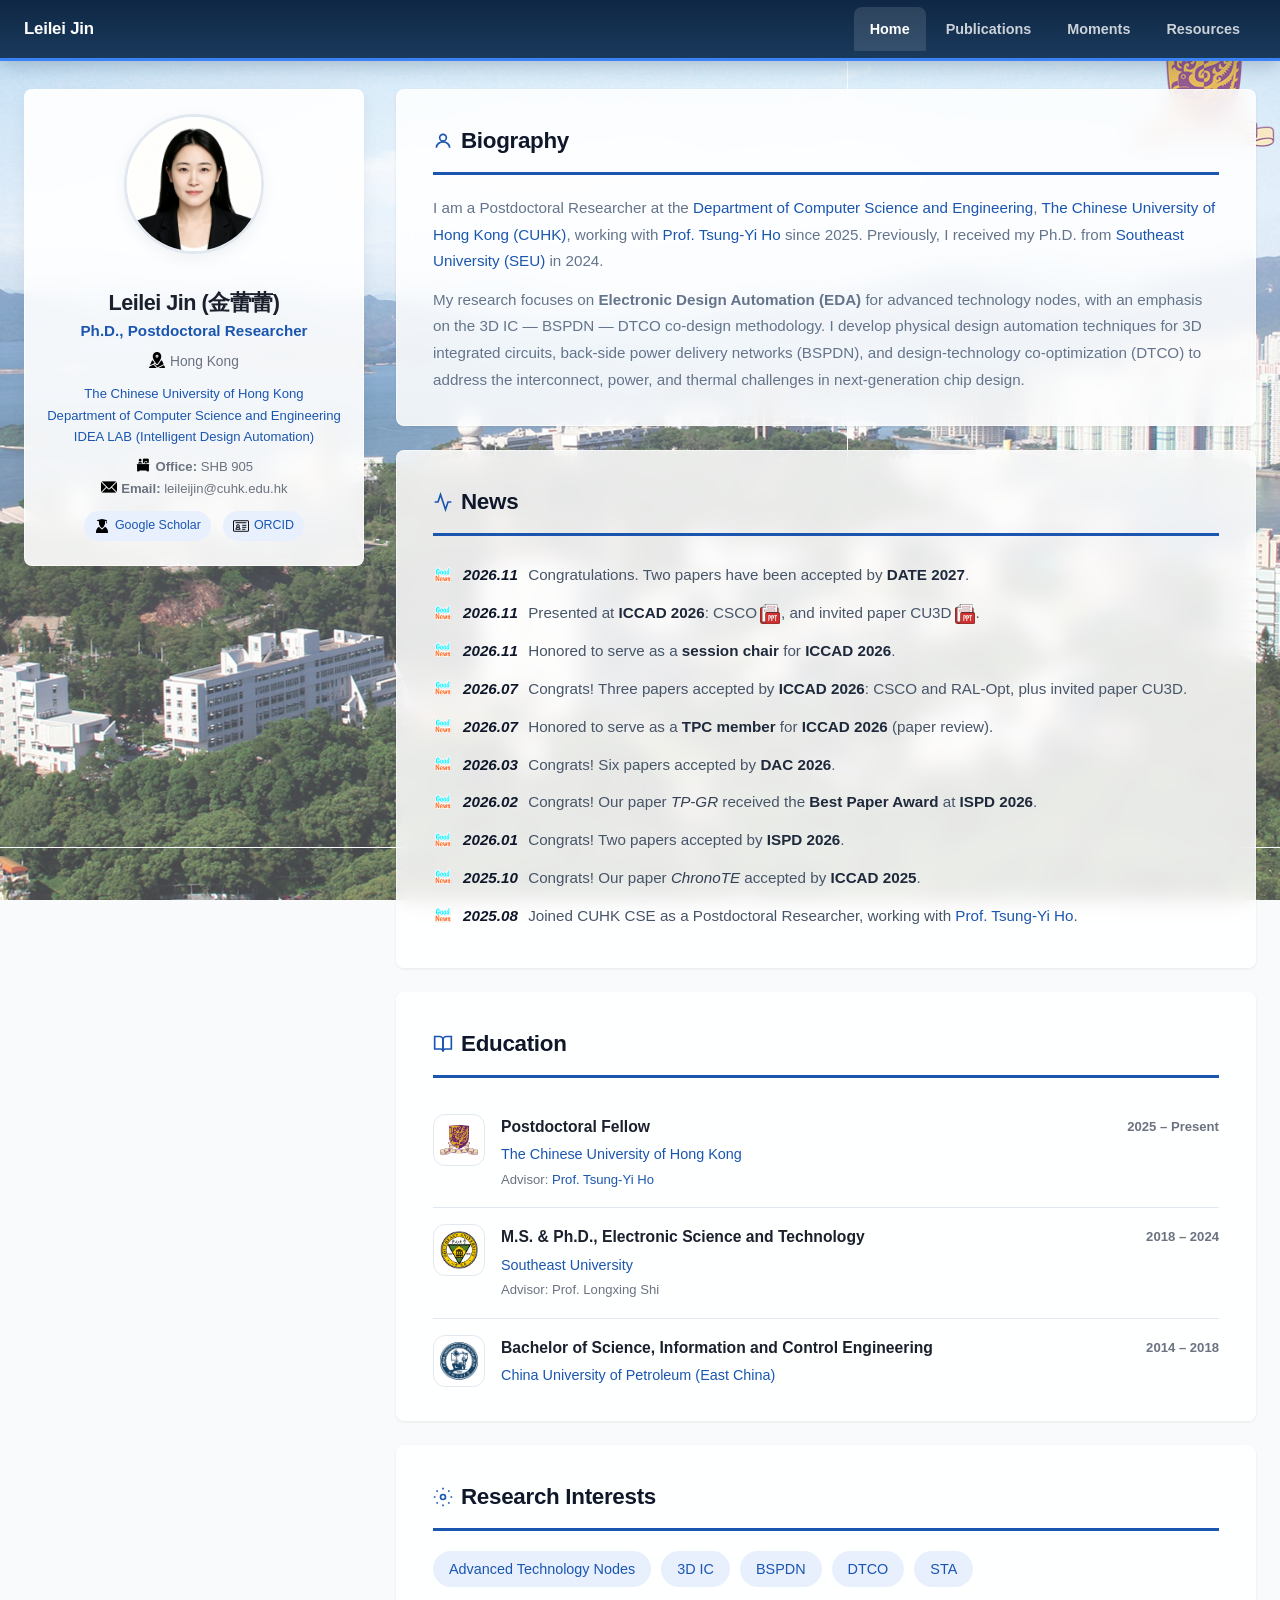
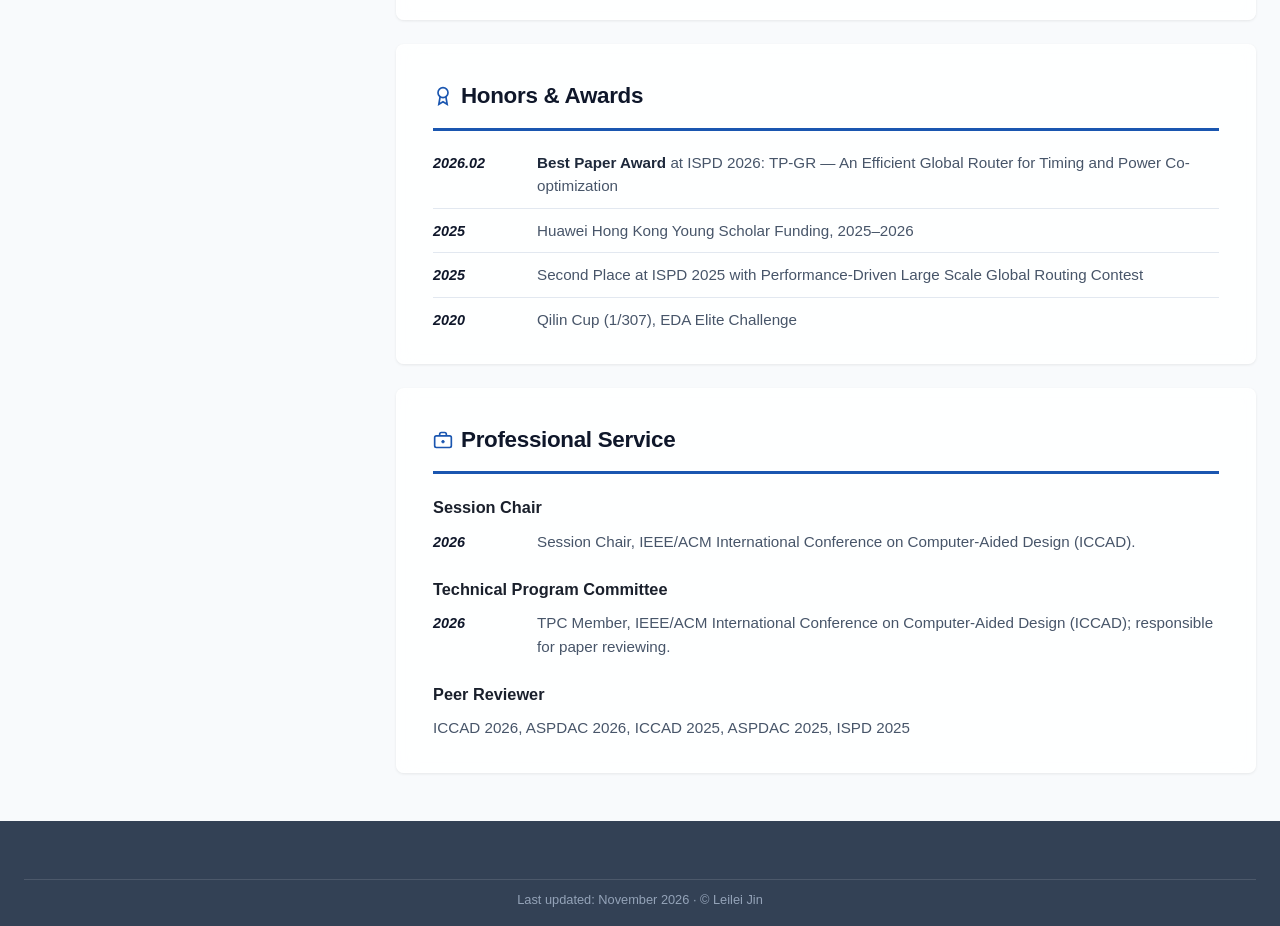
==== index.html @ 787a24c3 "Add DATE 2027 acceptance news." ====
<!DOCTYPE html>
<html lang="en">
<head>
<meta charset="UTF-8" />
<meta name="viewport" content="width=device-width, initial-scale=1.0" />
<meta name="description" content="Leilei Jin - Ph.D., Postdoctoral Researcher at CUHK, Department of Computer Science and Engineering" />
<title>Leilei Jin | CUHK</title>
<link rel="stylesheet" href="css/style.css" />
</head>
<body>

<!-- Top masthead (template-style tabs) -->
<header class="masthead">
  <div class="wrapper masthead-inner">
    <a class="masthead-brand" href="index.html">Leilei Jin</a>
    <nav class="masthead-nav" aria-label="Site sections">
      <a href="index.html" data-tab="home" class="active">Home</a>
      <a href="index.html#publications" data-tab="publications">Publications</a>
      <a href="index.html#moments" data-tab="moments">Moments</a>
      <a href="resources.html">Resources</a>
    </nav>
  </div>
</header>

<div class="site-layout wrapper">
  <aside class="sidebar">
    <div class="profile profile-sidebar">
      <img class="profile-photo" src="img/leilei-dounew.png" alt="Leilei Jin" />
      <div class="profile-info">
        <h1>Leilei Jin (金蕾蕾)</h1>
        <div class="title">Ph.D., Postdoctoral Researcher</div>
        <div class="profile-location">
          <img src="img/logo-map.png" alt="" class="icon-inline" width="16" height="16" /> Hong Kong
        </div>
        <div class="affiliation">
          <a href="http://www.cuhk.edu.hk/english/index.html" target="_blank" rel="noopener">The Chinese University of Hong Kong</a><br />
          <a href="http://www.cse.cuhk.edu.hk" target="_blank" rel="noopener">Department of Computer Science and Engineering</a><br />
          <a href="https://tsungyiho.github.io/research-group/" target="_blank" rel="noopener">IDEA LAB (Intelligent Design Automation)</a>
        </div>
        <div class="contact">
          <img src="img/icon-office.png" alt="" class="icon-inline" width="16" height="16" /> <strong>Office:</strong> SHB 905<br />
          <img src="img/icon-email.png" alt="" class="icon-inline" width="16" height="16" /> <strong>Email:</strong> leileijin@cuhk.edu.hk
        </div>
        <div class="profile-links">
          <a href="https://scholar.google.com/citations?user=cCNgs94AAAAJ&hl=zh-CN" target="_blank" rel="noopener"><img src="img/icon-scholar.png" alt="" class="icon-inline" width="16" height="16" /> Google Scholar</a>
          <a href="https://orcid.org/0000-0002-0534-3593" target="_blank" rel="noopener"><img src="img/icon-orcid.png" alt="" class="icon-inline" width="16" height="16" /> ORCID</a>
        </div>
      </div>
    </div>
  </aside>

  <main class="site-content">

  <div class="home-intro">
  <!-- Biography -->
  <section id="bio" class="section bio">
    <h2>
      <svg width="20" height="20" viewBox="0 0 24 24" fill="none" stroke="currentColor" stroke-width="2"><circle cx="12" cy="8" r="4"/><path d="M4 20c0-4 4-7 8-7s8 3 8 7"/></svg>
      Biography
    </h2>
    <p>
      I am a Postdoctoral Researcher at the
      <a href="http://www.cse.cuhk.edu.hk" target="_blank" rel="noopener">Department of Computer Science and Engineering</a>,
      <a href="http://www.cuhk.edu.hk/english/index.html" target="_blank" rel="noopener">The Chinese University of Hong Kong (CUHK)</a>,
      working with <a href="https://www.cse.cuhk.edu.hk/people/faculty/tsung-yi-ho/" target="_blank" rel="noopener">Prof. Tsung-Yi Ho</a> since 2025.
      Previously, I received my Ph.D. from <a href="https://www.seu.edu.cn/" target="_blank" rel="noopener">Southeast University (SEU)</a> in 2024.
    </p>
    <p>
      My research focuses on <strong>Electronic Design Automation (EDA)</strong> for advanced technology nodes, with an emphasis on the 3D IC &mdash; BSPDN &mdash; DTCO co-design methodology.
      I develop physical design automation techniques for 3D integrated circuits, back-side power delivery networks (BSPDN), and design-technology co-optimization (DTCO) to address the interconnect, power, and thermal challenges in next-generation chip design.
    </p>
  </section>

  <!-- News -->
  <section id="news" class="section">
    <h2>
      <svg width="20" height="20" viewBox="0 0 24 24" fill="none" stroke="currentColor" stroke-width="2"><path d="M22 12h-4l-3 9L9 3l-3 9H2"/></svg>
      News
    </h2>
    <ul class="news-list">
      <li><time>2026.11</time> Congratulations. Two papers have been accepted by <strong>DATE 2027</strong>.</li>
      <li><time>2026.11</time> Presented at <strong>ICCAD 2026</strong>: CSCO<a href="papers/CSCO-slides.pdf" class="pub-pdf" target="_blank" rel="noopener" title="Slides"><img src="img/icon-ppt.png" alt="PPT" width="20" height="20" /></a>, and invited paper CU3D<a href="papers/CU3D-slides.pdf" class="pub-pdf" target="_blank" rel="noopener" title="Slides"><img src="img/icon-ppt.png" alt="PPT" width="20" height="20" /></a>.</li>
      <li><time>2026.11</time> Honored to serve as a <strong>session chair</strong> for <strong>ICCAD 2026</strong>.</li>
      <li><time>2026.07</time> Congrats! Three papers accepted by <strong>ICCAD 2026</strong>: CSCO and RAL-Opt, plus invited paper CU3D.</li>
      <li><time>2026.07</time> Honored to serve as a <strong>TPC member</strong> for <strong>ICCAD 2026</strong> (paper review).</li>
      <li><time>2026.03</time> Congrats! Six papers accepted by <strong>DAC 2026</strong>.</li>
      <li><time>2026.02</time> Congrats! Our paper <em>TP-GR</em> received the <strong>Best Paper Award</strong> at <strong>ISPD 2026</strong>.</li>
      <li><time>2026.01</time> Congrats! Two papers accepted by <strong>ISPD 2026</strong>.</li>
      <li><time>2025.10</time> Congrats! Our paper <em>ChronoTE</em> accepted by <strong>ICCAD 2025</strong>.</li>
      <li><time>2025.08</time> Joined CUHK CSE as a Postdoctoral Researcher, working with <a href="https://www.cse.cuhk.edu.hk/people/faculty/tsung-yi-ho/" target="_blank" rel="noopener">Prof. Tsung-Yi Ho</a>.</li>
    </ul>
  </section>

  <!-- Education -->
  <section id="education" class="section">
    <h2>
      <svg width="20" height="20" viewBox="0 0 24 24" fill="none" stroke="currentColor" stroke-width="2"><path d="M2 3h6a4 4 0 0 1 4 4v14a3 3 0 0 0-3-3H2z"/><path d="M22 3h-6a4 4 0 0 0-4 4v14a3 3 0 0 1 3-3h7z"/></svg>
      Education
    </h2>
    <ul class="edu-list">
      <li class="edu-item">
        <div class="edu-icon">
          <img src="img/logo-CUHK.png" alt="The Chinese University of Hong Kong" />
        </div>
        <div class="edu-info">
          <div class="edu-degree">Postdoctoral Fellow</div>
          <div class="edu-school"><a href="http://www.cuhk.edu.hk" target="_blank" rel="noopener">The Chinese University of Hong Kong</a></div>
          <div class="edu-meta">Advisor: <a href="https://www.cse.cuhk.edu.hk/people/faculty/tsung-yi-ho/" target="_blank" rel="noopener">Prof. Tsung-Yi Ho</a></div>
        </div>
        <div class="edu-date">2025 &ndash; Present</div>
      </li>
      <li class="edu-item">
        <div class="edu-icon">
          <img src="img/logo-SEU.png" alt="Southeast University" />
        </div>
        <div class="edu-info">
          <div class="edu-degree">M.S. &amp; Ph.D., Electronic Science and Technology</div>
          <div class="edu-school"><a href="https://www.seu.edu.cn/" target="_blank" rel="noopener">Southeast University</a></div>
          <div class="edu-meta">Advisor: Prof. Longxing Shi</div>
        </div>
        <div class="edu-date">2018 &ndash; 2024</div>
      </li>
      <li class="edu-item">
        <div class="edu-icon">
          <img src="img/logo-UPC.png" alt="China University of Petroleum (East China)" />
        </div>
        <div class="edu-info">
          <div class="edu-degree">Bachelor of Science, Information and Control Engineering</div>
          <div class="edu-school"><a href="http://www.upc.edu.cn" target="_blank" rel="noopener">China University of Petroleum (East China)</a></div>
        </div>
        <div class="edu-date">2014 &ndash; 2018</div>
      </li>
    </ul>
  </section>

  <!-- Research Interests -->
  <section id="research" class="section">
    <h2>
      <svg width="20" height="20" viewBox="0 0 24 24" fill="none" stroke="currentColor" stroke-width="2"><circle cx="12" cy="12" r="3"/><path d="M12 1v2m0 18v2M4.22 4.22l1.42 1.42m12.72 12.72 1.42 1.42M1 12h2m18 0h2M4.22 19.78l1.42-1.42M18.36 5.64l1.42-1.42"/></svg>
      Research Interests
    </h2>
    <div class="interests">
      <span class="interest-tag">Advanced Technology Nodes</span>
      <span class="interest-tag">3D IC</span>
      <span class="interest-tag">BSPDN</span>
      <span class="interest-tag">DTCO</span>
      <span class="interest-tag">STA</span>
    </div>
  </section>

  <!-- Honors & Awards -->
  <section id="honors" class="section">
    <h2>
      <svg width="20" height="20" viewBox="0 0 24 24" fill="none" stroke="currentColor" stroke-width="2"><circle cx="12" cy="8" r="6"/><path d="M15.477 12.89 17 22l-5-3-5 3 1.523-9.11"/></svg>
      Honors &amp; Awards
    </h2>
    <ul class="timeline-list">
      <li>
        <time>2026.02</time>
        <span class="timeline-body"><strong>Best Paper Award</strong> at ISPD 2026: TP-GR — An Efficient Global Router for Timing and Power Co-optimization</span>
      </li>
      <li>
        <time>2025</time>
        <span class="timeline-body">Huawei Hong Kong Young Scholar Funding, 2025–2026</span>
      </li>
      <li>
        <time>2025</time>
        <span class="timeline-body">Second Place at ISPD 2025 with Performance-Driven Large Scale Global Routing Contest</span>
      </li>
      <li>
        <time>2020</time>
        <span class="timeline-body">Qilin Cup (1/307), EDA Elite Challenge</span>
      </li>
    </ul>
  </section>

  <!-- Professional Service -->
  <section id="service" class="section">
    <h2>
      <svg width="20" height="20" viewBox="0 0 24 24" fill="none" stroke="currentColor" stroke-width="2"><rect x="2" y="7" width="20" height="14" rx="2"/><path d="M16 7V5a2 2 0 0 0-2-2h-4a2 2 0 0 0-2 2v2"/><line x1="12" y1="12" x2="12" y2="16"/><line x1="10" y1="14" x2="14" y2="14"/></svg>
      Professional Service
    </h2>
    <div class="service-group">
      <h3>Session Chair</h3>
      <ul class="timeline-list">
        <li>
          <time>2026</time>
          <span class="timeline-body">Session Chair, IEEE/ACM International Conference on Computer-Aided Design (ICCAD).</span>
        </li>
      </ul>
    </div>
    <div class="service-group">
      <h3>Technical Program Committee</h3>
      <ul class="timeline-list">
        <li>
          <time>2026</time>
          <span class="timeline-body">TPC Member, IEEE/ACM International Conference on Computer-Aided Design (ICCAD); responsible for paper reviewing.</span>
        </li>
      </ul>
    </div>
    <div class="service-group">
      <h3>Peer Reviewer</h3>
      <ul class="timeline-list">
        <li class="timeline-item-full">
          ICCAD 2026, ASPDAC 2026, ICCAD 2025, ASPDAC 2025, ISPD 2025
        </li>
      </ul>
    </div>
  </section>
  </div>

  <div class="tab-panel" data-tab="publications">
  <!-- Publications -->
  <section id="publications" class="section">
    <h2>
      <svg width="20" height="20" viewBox="0 0 24 24" fill="none" stroke="currentColor" stroke-width="2"><path d="M4 19.5A2.5 2.5 0 0 1 6.5 17H20"/><path d="M6.5 2H20v20H6.5A2.5 2.5 0 0 1 4 19.5v-15A2.5 2.5 0 0 1 6.5 2z"/></svg>
      Publications
    </h2>

    <div class="pub-year">2026</div>

    <div class="pub-item">
      <span class="pub-badge badge-c">C22</span>
      <span class="pub-badge badge-c">ICCAD'26</span>
      <span class="pub-authors">Haoyang Xu, <b>Leilei Jin<sup>*</sup></b>, Tsung-Yi Ho,</span>
      <span class="pub-title">CU3D: A Comprehensive Timing-driven Design Flow for Face-to-Face-Bonded 3D ICs,</span>
      <a href="papers/CU3D.pdf" class="pub-pdf" target="_blank" rel="noopener" title="PDF"><img src="img/icon-pdf.png" alt="PDF" width="16" height="16" /></a>
      <a href="papers/CU3D-slides.pdf" class="pub-pdf" target="_blank" rel="noopener" title="Slides"><img src="img/icon-ppt.png" alt="PPT" width="20" height="20" /></a>
      <span class="badge-best">Invited</span>
      <div class="pub-venue">IEEE/ACM International Conference on Computer-Aided Design (ICCAD), 45th Edition, 2026</div>
    </div>
    
    <div class="pub-item">
      <span class="pub-badge badge-c">C21</span>
      <span class="pub-badge badge-c">ICCAD'26</span>
      <span class="pub-authors">Zixiao Wang, <b>Leilei Jin<sup>*</sup></b>, Zhen Zhuang, Rongmei Chen, Bei Yu<sup>*</sup>,</span>
      <span class="pub-title">CSCO: A Backside-PDN-Aware Clock–Signal Co-Optimization Framework for Improved PPA,</span>
      <a href="papers/CSCO.pdf" class="pub-pdf" target="_blank" rel="noopener" title="PDF"><img src="img/icon-pdf.png" alt="PDF" width="16" height="16" /></a>
      <a href="papers/CSCO-slides.pdf" class="pub-pdf" target="_blank" rel="noopener" title="Slides"><img src="img/icon-ppt.png" alt="PPT" width="20" height="20" /></a>
      <div class="pub-venue">IEEE/ACM International Conference on Computer-Aided Design (ICCAD), 45th Edition, 2026</div>
    </div>

    <div class="pub-item">
      <span class="pub-badge badge-c">C20</span>
      <span class="pub-badge badge-c">ICCAD'26</span>
      <span class="pub-authors">Jiajie Xu, Songlin Li, <b>Leilei Jin</b>, Zhaohan Wang, Xiangfei Hu, Hao Yan, Longxing Shi,</span>
      <span class="pub-title">RAL-Opt: Overcoming Parametric Limitations in Post-Layout Optimization via Retrieval-Augmented Learning ,</span>
      <a href="papers/RAL-Opt.pdf" class="pub-pdf" target="_blank" rel="noopener" title="PDF"><img src="img/icon-pdf.png" alt="PDF" width="16" height="16" /></a>
      <div class="pub-venue">IEEE/ACM International Conference on Computer-Aided Design (ICCAD), 45th Edition, 2026</div>
    </div>

    <div class="pub-item">
      <span class="pub-badge badge-c">C19</span>
      <span class="pub-badge badge-c">DAC'26</span>
      <span class="pub-authors">Haoyang Xu, Zheng Yang, Zhen Zhuang, <b>Leilei Jin</b>, Bei Yu, Sung Kyu Lim, Tsung-Yi Ho,</span>
      <span class="pub-title">RTL-3D: Timing-aware Tier Partitioning for 3D ICs Using Pre-synthesis Timing Analysis,</span>
      <a href="papers/Haoyang-RTL3D.pdf" class="pub-pdf" target="_blank" rel="noopener" title="PDF"><img src="img/icon-pdf.png" alt="PDF" width="16" height="16" /></a>
      <div class="pub-venue">ACM/IEEE Design Automation Conference (DAC), Long Beach, Jul. 26–29, 2026</div>
    </div>

    <div class="pub-item">
      <span class="pub-badge badge-c">C18</span>
      <span class="pub-badge badge-c">DAC'26</span>
      <span class="pub-authors">Shanyi Li, <b>Leilei Jin<sup>*</sup></b>, Siyuan Liang, Zhen Zhuang, Rongmei Chen, Bei Yu, Tsung-Yi Ho,</span>
      <span class="pub-title">FlexiCTS: CPPR-Aware 3D Clock Tree Synthesis for Face-to-Face Bonded ICs,</span>
      <a href="papers/FlexiCTS-DAC26.pdf" class="pub-pdf" target="_blank" rel="noopener" title="PDF"><img src="img/icon-pdf.png" alt="PDF" width="16" height="16" /></a>
      <div class="pub-venue">ACM/IEEE Design Automation Conference (DAC), Long Beach, Jul. 26–29, 2026</div>
    </div>

    <div class="pub-item">
      <span class="pub-badge badge-c">C17</span>
       <span class="pub-badge badge-c">DAC'26</span>
      <span class="pub-authors"><b>Leilei Jin</b>, Haoyang Xu, Siyuan Liang, Zhen Zhuang, Zhou Hu, Zixiao Wang, Bei Yu, Rongmei Chen, Tsung-Yi Ho,</span>
      <span class="pub-title">BSPDN-Elite: A Comprehensive Framework for Optimizing Timing, Power and Routing Resources in BSPDN Designs,</span>
      <a href="papers/leilei-DAC26-BSPDN.pdf" class="pub-pdf" target="_blank" rel="noopener" title="PDF"><img src="img/icon-pdf.png" alt="PDF" width="16" height="16" /></a>
      <div class="pub-venue">ACM/IEEE Design Automation Conference (DAC), Long Beach, Jul. 26–29, 2026</div>
    </div>

    <div class="pub-item">
      <span class="pub-badge badge-c">C16</span>
      <span class="pub-badge badge-c">DAC'26</span>
      <span class="pub-authors">Siyuan Liang, Shanyi Li, <b>Leilei Jin</b>, Yuan Pu, Yushen Zhang, Zhen Zhuang, Kai-Yuan Chao, Ulf Schlichtmann, Tsung-Yi Ho,</span>
      <span class="pub-title">BLADE: Bi-Level Bayesian Optimization for Metal-Density-Constrained Multi-Layer Package Power/Ground Plane Synthesis,</span>
      <div class="pub-venue">ACM/IEEE Design Automation Conference (DAC), Long Beach, Jul. 26–29, 2026</div>
    </div>

    <div class="pub-item">
      <span class="pub-badge badge-c">C15</span>
      <span class="pub-badge badge-c">DAC'26</span>
      <span class="pub-authors">Jiajie Xu, <b>Leilei Jin</b>, Ziyue Han, Yanlong Mao, Liangji Wu, Chenpu Shi, Yunfan Zuo, Lizheng Ren, Hao Yan, Xingquan Li, Longxing Shi,</span>
      <span class="pub-title">DiffDEG: Diffusion-Enhanced Design Evolution Graph Representation Learning for Post-Layout Optimization,</span>
      <div class="pub-venue">ACM/IEEE Design Automation Conference (DAC), Long Beach, Jul. 26–29, 2026</div>
    </div>

    <div class="pub-item">
      <span class="pub-badge badge-c">C14</span>
      <span class="pub-badge badge-c">DAC'26</span>
      <span class="pub-authors">Haoyang Xu, Zhen Zhuang, <b>Leilei Jin</b>, Zheng Yang, Chen Wu, Lei He, Sung Kyu Lim, Tsung-Yi Ho,</span>
      <span class="pub-title">Mixed-structure Double-sided Redistribution Layer Routing for Glass Interposer-based 5.5D ICs,</span>
      <a href="papers/Haoyang-RDL.pdf" class="pub-pdf" target="_blank" rel="noopener" title="PDF"><img src="img/icon-pdf.png" alt="PDF" width="16" height="16" /></a>
      <div class="pub-venue">ACM/IEEE Design Automation Conference (DAC), Long Beach, Jul. 26–29, 2026</div>
    </div>

    <div class="pub-item">
      <span class="pub-badge badge-c">C13</span>
      <span class="pub-badge badge-c">ISPD'26</span>
      <span class="pub-authors">Liang Xiao, Qinkai Duan, <b>Leilei Jin</b>, Jinwei Liu, Tsung-Yi Ho, Evangeline F.Y. Young, Martin Wong,</span>
      <span class="pub-title">TP-GR: An Efficient Global Router for Timing and Power Co-optimization,</span>
      <span class="badge-best">Best Paper</span>
      <div class="pub-venue">ACM International Symposium on Physical Design (ISPD), pp. 1-6, 2026</div>
    </div>

    <div class="pub-item">
      <span class="pub-badge badge-c">C12</span>
       <span class="pub-badge badge-c">ISPD'26</span>
      <span class="pub-authors">Zixian Yang, Shanyi Li, <b>Leilei Jin</b>, Tsung-Yi Ho, Chien-Nan Jimmy Liu,</span>
      <span class="pub-title">IDDA-3D: Inter-Die Delay Aware Timing-Driven Placement on Face-to-Face bonded 3D ICs,</span>
      <a href="papers/IDDA-3D.pdf" class="pub-pdf" target="_blank" rel="noopener" title="PDF"><img src="img/icon-pdf.png" alt="PDF" width="16" height="16" /></a>
      <div class="pub-venue">ACM International Symposium on Physical Design (ISPD), pp. 1-6, 2026</div>
    </div>

    <div class="pub-item">
      <span class="pub-badge badge-c">C11</span>
       <span class="pub-badge badge-c">ASPDAC'26</span>
      <span class="pub-authors">Shuo Ren, Zhen Zhuang, Flynn, <b>Leilei Jin</b>, Libo Shen, Bei Yu, Tsung-Yi Ho,</span>
      <span class="pub-title">Partitioning-free 3D-IC Floorplanning,</span>
      <div class="pub-venue">Asia and South Pacific Design Automation Conference (ASPDAC), pp. 1-6, 2026</div>
    </div>

    <div class="pub-year">2025</div>

    <div class="pub-item">
      <span class="pub-badge badge-c">C10</span>
       <span class="pub-badge badge-c">ICCAD'25</span>
      <span class="pub-authors"><b>Leilei Jin</b>, Rongliang Fu, Zhen Zhuang, Liang Xiao, Fangzhou Liu, Bei Yu, Tsung-Yi Ho,</span>
      <span class="pub-title">ChronoTE: Crosstalk-Aware Timing Estimation for Routing Optimization via Edge-Enhanced GNNs,</span>
      <div class="pub-venue">IEEE/ACM International Conference on Computer-Aided Design (ICCAD), pp. 1-9, 2025</div>
    </div>

    <div class="pub-year">2024</div>

    <div class="pub-item">
      <span class="pub-badge badge-c">C9</span>
      <span class="pub-badge badge-c">MLCAD'24</span>
      <span class="pub-authors">Jiajie Xu, Ziyue Han, <b>Leilei Jin</b>, Shiyang Wu, Hao Yan, Longxing Shi,</span>
      <span class="pub-title">FACT: Fast and Accurate Multi-Corner Predictor for Timing Closure in Commercial EDA Flows,</span>
      <div class="pub-venue">ACM/IEEE International Symposium on Machine Learning for CAD (MLCAD), pp. 1-7, 2024</div>
    </div>

    <div class="pub-item">
      <span class="pub-badge badge-c">C8</span>
      <span class="pub-badge badge-c">DAC'24</span>
      <span class="pub-authors">Junzhuo Zhou, Li Huang, Haoxuan Xia, Yihui Cai, <b>Leilei Jin</b>, Xiao Shi, Wei Xing, Ting-Jung Lin, Lei He,</span>
      <span class="pub-title">LVF2: A Statistical Timing Model Based on Gaussian Mixture for Yield Estimation and Speed Binning,</span>
      <div class="pub-venue">ACM/IEEE Design Automation Conference (DAC), pp. 1-6, 2024</div>
    </div>

    <div class="pub-item">
      <span class="pub-badge badge-c">C7</span>
      <span class="pub-badge badge-c">DATE'24</span>
      <span class="pub-authors">Jiajie Xu, <b>Leilei Jin</b>, Wenjie Fu, Longxing Shi,</span>
      <span class="pub-title">A Deep-Learning-Based Statistical Timing Prediction Method for Sub-16nm Technologies,</span>
      <div class="pub-venue">Design, Automation & Test in Europe Conference (DATE), pp. 1-6, 2024</div>
    </div>

    <div class="pub-year">2023</div>

    <div class="pub-item">
      <span class="pub-badge badge-c">C6</span>
      <span class="pub-badge badge-c">ISEDA'23</span>
      <span class="pub-authors">Jiajie Xu, <b>Leilei Jin</b>, Hao Yan,</span>
      <span class="pub-title">An Accurate Statistical Cell Delay Model Considering Multiple-Input Switching Effect,</span>
      <div class="pub-venue">International Symposium of Electronics Design Automation (ISEDA), pp. 375-378, 2023</div>
    </div>

    <div class="pub-item">
      <span class="pub-badge badge-c">C5</span>
      <span class="pub-badge badge-c">DATE'23</span>
      <span class="pub-authors"><b>Leilei Jin</b>, Jiajie Xu, Wenjie Fu, Hao Yan, Xiao Shi, Ming Ling, Longxing Shi,</span>
      <span class="pub-title">A Novel Delay Calibration Method Considering Interaction Between Cells and Wires,</span>
      <div class="pub-venue">Design, Automation & Test in Europe Conference (DATE), pp. 1-6, 2023</div>
    </div>

    <div class="pub-year">2022</div>

    <div class="pub-item">
      <span class="pub-badge badge-j">J3</span>
       <span class="pub-badge badge-c">TCASII'22</span>
      <span class="pub-authors"><b>Leilei Jin</b>, Wenjie Fu, Hao Yan, Longxing Shi,</span>
      <span class="pub-title">A Statistical Cell Delay Model for Estimating the 3σ Delay by Matching Kurtosis,</span>
      <div class="pub-venue">IEEE Transactions on Circuits and Systems II: Express Briefs, pp. 2932-2936, 2022</div>
    </div>

    <div class="pub-item">
      <span class="pub-badge badge-c">C4</span>
       <span class="pub-badge badge-c">ICSICT'22</span>
      <span class="pub-authors"><b>Leilei Jin</b>, Jiajie Xu, Wenjie Fu, Xiao Shi,</span>
      <span class="pub-title">A Quantile-Based SUM/MAX Operating Method for Statistical Timing Analysis,</span>
      <div class="pub-venue">IEEE International Conference on Solid-State & Integrated Circuit Technology (ICSICT), pp. 1-4, 2022</div>
    </div>

    <div class="pub-year">2021</div>

    <div class="pub-item">
      <span class="pub-badge badge-j">J2</span>
      <span class="pub-badge badge-c">TVLSI'21</span>
      <span class="pub-authors"><b>Leilei Jin</b>, Wenjie Fu, Ming Ling, Longxing Shi,</span>
      <span class="pub-title">A Fast Cross-Layer Dynamic Power Estimation Method by Tracking Cycle-Accurate Activity Factors with Spark Streaming,</span>
      <div class="pub-venue">IEEE Transactions on Very Large Scale Integration (VLSI) Systems, pp. 353-364, 2021</div>
    </div>

    <div class="pub-year">2020</div>

    <div class="pub-item">
      <span class="pub-badge badge-j">J1</span>
      <span class="pub-badge badge-c">Access'20</span>
      <span class="pub-authors">Wenjie Fu, <b>Leilei Jin</b>, Ming Ling, Yu Zheng, Longxing Shi,</span>
      <span class="pub-title">VASTA: A Wide Voltage Statistical Timing Analysis Tool Based on Variation-Aware Cell Delay Models,</span>
      <div class="pub-venue">IEEE Access, vol. 8, pp. 197194-197202, 2020</div>
    </div>

    <div class="pub-item">
      <span class="pub-badge badge-c">C3</span>
      <span class="pub-badge badge-c">DAC'20</span>
      <span class="pub-authors">Wenjie Fu, <b>Leilei Jin</b>, Ming Ling, Yu Zheng, Longxing Shi,</span>
      <span class="pub-title">A Cross-Layer Power and Timing Evaluation Method for Wide Voltage Scaling,</span>
      <div class="pub-venue">ACM/IEEE Design Automation Conference (DAC), pp. 1-6, 2020</div>
    </div>

    <div class="pub-year">2019</div>

    <div class="pub-item">
      <span class="pub-badge badge-c">C2</span>
      <span class="pub-badge badge-c">ASICON'19</span>
      <span class="pub-authors">Wenjie Fu, Yu Zheng, <b>Leilei Jin</b>, Ming Ling,</span>
      <span class="pub-title">A Fast Reduction Method for Path Process Variations Without Time-Consuming Training,</span>
      <div class="pub-venue">IEEE International Conference on ASIC (ASICON), pp. 1-4, 2019</div>
    </div>

    <div class="pub-item">
      <span class="pub-badge badge-c">C1</span>
      <span class="pub-badge badge-c">ASICON'19</span>
      <span class="pub-authors"><b>Leilei Jin</b>, Wenjie Fu, Yu Zheng, Hao Yan,</span>
      <span class="pub-title">A Precise Block-Based Statistical Timing Analysis with Max Approximation Using Multivariate Adaptive Regression Splines,</span>
      <div class="pub-venue">IEEE International Conference on ASIC (ASICON), pp. 1-4, 2019</div>
    </div>
  </section>
  </div>

  <div class="tab-panel" data-tab="moments">
  <!-- Moments -->
  <section id="moments" class="section">
    <h2>
      <svg width="20" height="20" viewBox="0 0 24 24" fill="none" stroke="currentColor" stroke-width="2"><rect x="3" y="3" width="18" height="18" rx="2"/><circle cx="8.5" cy="8.5" r="1.5"/><path d="m21 15-5-5L5 21"/></svg>
      Moments
    </h2>
    <p class="section-lead">Snapshots from conferences and academic gatherings.</p>
    <div class="moments-list">
      <figure class="moment-entry">
        <img src="img/moments/iccad-2025-10-group.jpg" alt="Group Photo with Group at ICCAD 2025, Munich, Germany" />
        <figcaption>Group Photo with Group at ICCAD 2025, Munich, Germany.</figcaption>
      </figure>
      <figure class="moment-entry">
        <img src="img/moments/iseda.jpeg" alt="Group Photo with Group in ISEDA, May 2025, Hong Kong" />
        <figcaption>Group Photo with Group in ISEDA, May 2025, Hong Kong.</figcaption>
      </figure>
    </div>
  </section>
</div>

  </main>
</div>

<footer class="footer">
  <div class="wrapper footer-inner">
    <div class="visitor-map">
      <div class="visitor-map-inner">
        <script type="text/javascript" id="mapmyvisitors" src="https://mapmyvisitors.com/map.js?cl=7bd17d&w=284&t=n&d=BSXfvoKHngD9rpt8vZCtaVLODFP5oHh6r0ooCP5y0Eg&co=334254"></script>
      </div>
    </div>
    <div class="footer-meta">Last updated: November 2026 &middot; &copy; Leilei Jin</div>
  </div>
</footer>

<script>
  const contentTabs = ['publications', 'moments'];
  const homeIntro = document.querySelector('.home-intro');
  const panels = document.querySelectorAll('.tab-panel');
  const navLinks = document.querySelectorAll('.masthead-nav a[data-tab]');

  function showTab(tabId) {
    const isHome = tabId === 'home' || !contentTabs.includes(tabId);

    homeIntro.classList.toggle('is-hidden', !isHome);
    panels.forEach(panel => panel.classList.toggle('active', !isHome && panel.dataset.tab === tabId));
    navLinks.forEach(link => link.classList.toggle('active', isHome ? link.dataset.tab === 'home' : link.dataset.tab === tabId));

    const url = isHome ? 'index.html' : `index.html#${tabId}`;
    history.replaceState(null, '', url);
    window.scrollTo({ top: 0, behavior: 'instant' in window ? 'instant' : 'auto' });
  }

  navLinks.forEach(link => {
    link.addEventListener('click', event => {
      event.preventDefault();
      showTab(link.dataset.tab);
    });
  });

  const initialTab = location.hash.replace('#', '');
  showTab(contentTabs.includes(initialTab) ? initialTab : 'home');
</script>

</body>
</html>
---- css/style.css ----
/* === Reset & Base === */
*, *::before, *::after {
  margin: 0;
  padding: 0;
  box-sizing: border-box;
}

:root {
  --primary: #1a56b0;
  --primary-light: #e8f0fe;
  --text: #334155;
  --text-light: #6b7280;
  --border: #e2e8f0;
  --bg: #f8fafc;
  --white: #ffffff;
  --shadow: 0 1px 3px rgba(0,0,0,0.08);
  --shadow-md: 0 4px 16px rgba(0,0,0,0.06);
  --radius: 8px;
  --max-width: 1280px;
  --sidebar-width: 340px;
  --masthead-height: 58px;
}

html {
  scroll-behavior: auto;
  font-size: 16px;
}

body {
  font-family: -apple-system, BlinkMacSystemFont, "Segoe UI", Roboto, "Helvetica Neue", Arial, "Noto Sans SC", sans-serif;
  color: var(--text);
  background: var(--bg);
  line-height: 1.7;
  -webkit-font-smoothing: antialiased;
  position: relative;
}

body::before {
  content: "";
  position: fixed;
  top: 0;
  left: 0;
  width: 100%;
  height: 100%;
  z-index: -2;
  background: url("../img/bg.jpg") center / cover no-repeat fixed;
}

body::after {
  content: "";
  position: fixed;
  top: 0;
  left: 0;
  width: 100%;
  height: 100%;
  z-index: -1;
  background: rgba(255,255,255,0.25);
}

a {
  color: var(--primary);
  text-decoration: none;
  transition: color 0.2s;
}

a:hover {
  color: #0d3b7a;
  text-decoration: underline;
}

/* === Layout === */
.wrapper {
  max-width: var(--max-width);
  margin: 0 auto;
  padding: 0 24px;
}

/* === Masthead (template-style top tabs) === */
.masthead {
  position: sticky;
  top: 0;
  z-index: 200;
  background: linear-gradient(180deg, #0f2744 0%, #1a3a5c 100%);
  border-bottom: 3px solid #3b82f6;
  box-shadow: 0 4px 20px rgba(15, 39, 68, 0.25);
}

.masthead-inner {
  display: flex;
  align-items: center;
  justify-content: space-between;
  gap: 20px;
  min-height: var(--masthead-height);
  padding-top: 6px;
  padding-bottom: 6px;
}

.masthead-brand {
  flex-shrink: 0;
  font-weight: 700;
  font-size: 1.05rem;
  color: #fff;
  letter-spacing: -0.2px;
  text-decoration: none;
  white-space: nowrap;
}

.masthead-brand:hover {
  color: #bfdbfe;
  text-decoration: none;
}

.masthead-nav {
  display: flex;
  align-items: stretch;
  gap: 4px;
  overflow-x: auto;
  -webkit-overflow-scrolling: touch;
  scrollbar-width: none;
  flex: 1;
  justify-content: flex-end;
}

.masthead-nav::-webkit-scrollbar {
  display: none;
}

.masthead-nav a {
  flex-shrink: 0;
  display: inline-flex;
  align-items: center;
  padding: 10px 16px;
  font-size: 0.9rem;
  font-weight: 600;
  color: rgba(255, 255, 255, 0.78);
  border-radius: 8px 8px 0 0;
  text-decoration: none;
  border-bottom: 3px solid transparent;
  margin-bottom: -3px;
  transition: color 0.15s, background 0.15s, border-color 0.15s;
}

.masthead-nav a:hover {
  color: #fff;
  background: rgba(255, 255, 255, 0.08);
  text-decoration: none;
}

.masthead-nav a.active {
  color: #fff;
  background: rgba(255, 255, 255, 0.12);
  border-bottom-color: #60a5fa;
}

/* === Site layout (sidebar + content) === */
.site-layout {
  display: grid;
  grid-template-columns: var(--sidebar-width) minmax(0, 1fr);
  gap: 32px;
  align-items: start;
  padding-top: 28px;
  padding-bottom: 48px;
}

.site-layout-single {
  grid-template-columns: minmax(0, 1fr);
}

.sidebar {
  position: sticky;
  top: calc(var(--masthead-height) + 20px);
}

.profile-sidebar {
  display: flex;
  flex-direction: column;
  align-items: center;
  text-align: center;
  gap: 18px;
  padding: 24px 18px;
  background: rgba(255, 255, 255, 0.9);
  backdrop-filter: blur(10px);
  -webkit-backdrop-filter: blur(10px);
  border-radius: var(--radius);
  box-shadow: var(--shadow-md);
  border: 1px solid rgba(255, 255, 255, 0.6);
}

.profile-sidebar .profile-photo {
  display: block;
  width: 140px;
  height: 140px;
  margin: 0 auto;
}

.profile-sidebar .profile-info {
  width: 100%;
}

.profile-sidebar .profile-info h1 {
  font-size: 1.35rem;
}

.profile-sidebar .profile-info .title {
  font-size: 0.95rem;
  margin-bottom: 6px;
}

.profile-location {
  font-size: 0.86rem;
  color: var(--text-light);
  margin-bottom: 10px;
}

.profile-sidebar .profile-info .affiliation,
.profile-sidebar .profile-info .contact {
  font-size: 0.82rem;
  line-height: 1.65;
}

.profile-sidebar .affiliation a {
  display: inline-block;
  white-space: nowrap;
}

.profile-sidebar .profile-links {
  justify-content: center;
}

.profile-sidebar .profile-links a {
  font-size: 0.78rem;
  padding: 4px 10px;
}

.site-content {
  min-width: 0;
}

.tab-panel {
  display: none;
  flex-direction: column;
  gap: 24px;
}

.tab-panel.active {
  display: flex;
}

.home-intro {
  display: flex;
  flex-direction: column;
  gap: 24px;
}

.home-intro.is-hidden {
  display: none;
}

/* === Header / Profile (legacy full-width header) === */
.header {
  background: rgba(255,255,255,0.88);
  backdrop-filter: blur(10px);
  -webkit-backdrop-filter: blur(10px);
  border-bottom: 1px solid var(--border);
  padding: 48px 0;
  margin-bottom: 32px;
  box-shadow: var(--shadow);
}

.profile {
  display: flex;
  align-items: flex-start;
  gap: 36px;
  flex-wrap: wrap;
}

.profile.profile-sidebar {
  align-items: center;
}

.profile-photo {
  flex-shrink: 0;
  width: 140px;
  height: 140px;
  border-radius: 50%;
  object-fit: cover;
  border: 3px solid var(--border);
  box-shadow: var(--shadow-md);
}

.profile-info h1 {
  font-size: 2.2rem;
  font-weight: 700;
  color: #1a202c;
  margin-bottom: 2px;
  letter-spacing: -0.5px;
  line-height: 1.2;
}

.profile-info .title {
  font-size: 1.15rem;
  color: var(--primary);
  font-weight: 600;
  margin-bottom: 14px;
}

.profile-info .affiliation {
  font-size: 0.95rem;
  color: var(--text-light);
  line-height: 1.6;
}

.profile-info .contact {
  margin-top: 8px;
  font-size: 0.88rem;
  color: var(--text-light);
}

.profile-links {
  display: flex;
  gap: 12px;
  margin-top: 12px;
  flex-wrap: wrap;
}

.icon-inline {
  display: inline;
  vertical-align: -2px;
  margin-right: 1px;
}

.profile-links a {
  display: inline-flex;
  align-items: center;
  gap: 4px;
  padding: 5px 14px;
  background: var(--primary-light);
  border-radius: 20px;
  font-size: 0.85rem;
  font-weight: 500;
  transition: all 0.2s;
}

.profile-links a img {
  flex-shrink: 0;
}

.profile-links a:hover {
  background: var(--primary);
  color: #fff;
  text-decoration: none;
}

/* === Main Content === */
.main,
.site-content {
  display: flex;
  flex-direction: column;
  gap: 28px;
  padding-bottom: 0;
}

.section {
  background: rgba(255,255,255,0.85);
  backdrop-filter: blur(10px);
  -webkit-backdrop-filter: blur(10px);
  border-radius: var(--radius);
  padding: 32px 36px;
  box-shadow: var(--shadow);
  border: 1px solid rgba(255,255,255,0.5);
}

.section h2 {
  font-size: 1.4rem;
  font-weight: 700;
  color: #0f172a;
  margin-bottom: 20px;
  padding-bottom: 12px;
  border-bottom: 3px solid var(--primary);
  display: flex;
  align-items: center;
  gap: 8px;
  letter-spacing: -0.3px;
}

.section h2 svg {
  flex-shrink: 0;
  color: var(--primary);
}

/* === News list (icon replaces bullet, inline like honors) === */
.news-list {
  list-style: none;
  padding: 0;
  margin: 0;
}

.news-list li {
  position: relative;
  padding: 6px 0 6px 30px;
  font-size: 0.95rem;
  color: #475569;
  line-height: 1.7;
}

.news-list li::before {
  content: "";
  position: absolute;
  left: 0;
  top: 0.55em;
  width: 20px;
  height: 20px;
  background: url("../img/icon-news1.png") center / contain no-repeat;
}

.news-list time {
  font-style: italic;
  font-weight: 700;
  color: #0f172a;
  margin-right: 0.4em;
}

.news-list strong {
  color: #1e293b;
}

.news-list em {
  font-style: italic;
  color: #334155;
}

.news-list .pub-pdf {
  margin-left: 3px;
  margin-right: 1px;
}

/* === Education === */
.edu-list {
  list-style: none;
}

.edu-item {
  display: flex;
  align-items: flex-start;
  gap: 16px;
  padding: 16px 0;
  border-bottom: 1px solid var(--border);
  position: relative;
}

.edu-item:last-child {
  border-bottom: none;
  padding-bottom: 0;
}

.edu-icon {
  flex-shrink: 0;
  width: 52px;
  height: 52px;
  border-radius: 12px;
  display: flex;
  align-items: center;
  justify-content: center;
  background: #fff;
  border: 1px solid var(--border);
  padding: 0;
  overflow: hidden;
}

.edu-icon img {
  display: block;
  width: 38px;
  height: 38px;
  max-width: 38px;
  max-height: 38px;
  object-fit: contain;
  object-position: center;
}

.edu-info {
  flex: 1;
}

.edu-degree {
  font-weight: 700;
  font-size: 0.98rem;
  color: #1a202c;
  margin-bottom: 2px;
}

.edu-school {
  color: var(--primary);
  font-weight: 500;
  font-size: 0.9rem;
}

.edu-meta {
  font-size: 0.82rem;
  color: var(--text-light);
  margin-top: 2px;
}

.edu-date {
  flex-shrink: 0;
  text-align: right;
  font-size: 0.82rem;
  font-weight: 600;
  color: var(--text-light);
  white-space: nowrap;
  padding-top: 2px;
}

@media (max-width: 768px) {
  .edu-item {
    flex-wrap: wrap;
    gap: 10px;
  }
  .edu-date {
    text-align: left;
    width: 100%;
    order: 3;
  }
}

/* === Bio === */
.bio p {
  color: #64748b;
  margin-bottom: 12px;
  font-size: 0.95rem;
  line-height: 1.75;
}

.bio p:last-child {
  margin-bottom: 0;
}

/* === Research Interests === */
.interests {
  display: flex;
  flex-wrap: wrap;
  gap: 10px;
}

.interest-tag {
  display: inline-block;
  padding: 6px 16px;
  background: var(--primary-light);
  color: var(--primary);
  border-radius: 20px;
  font-size: 0.9rem;
  font-weight: 500;
}

/* === Publications === */
.pub-year {
  font-size: 0.85rem;
  font-weight: 700;
  color: var(--primary);
  margin-top: 18px;
  margin-bottom: 8px;
  padding-left: 4px;
}

.pub-year:first-child {
  margin-top: 0;
}

.pub-item {
  padding: 10px 12px;
  margin-bottom: 4px;
  border-radius: 6px;
  transition: background 0.15s;
  border-left: 3px solid transparent;
}

.pub-item:hover {
  background: var(--bg);
  border-left-color: var(--primary);
}

.pub-item .pub-authors {
  font-size: 0.92rem;
  color: var(--text-light);
}

.pub-item .pub-authors b {
  color: #0f172a;
  font-weight: 700;
}

.pub-item .pub-title {
  font-weight: 600;
  color: var(--text);
}

.pub-pdf {
  display: inline-block;
  vertical-align: middle;
  margin-left: 4px;
  line-height: 0;
}

.pub-pdf img {
  width: 16px;
  height: 16px;
  vertical-align: middle;
  transition: opacity 0.15s;
}

.pub-pdf img[alt="PPT"] {
  width: 20px;
  height: 20px;
}

.pub-pdf:hover img {
  opacity: 0.75;
}

.pub-item .pub-venue {
  font-size: 0.84rem;
  color: #94a3b8;
  margin-top: 2px;
  font-style: italic;
}

.pub-badge {
  display: inline-block;
  font-size: 0.7rem;
  font-weight: 700;
  padding: 2px 7px;
  border-radius: 4px;
  margin-right: 4px;
  vertical-align: middle;
  letter-spacing: 0.5px;
}

.badge-j {
  background: #dbeafe;
  color: #1e40af;
}

.badge-c {
  background: #fef3c7;
  color: #92400e;
}

.badge-best {
  display: inline-block;
  font-size: 0.65rem;
  font-weight: 700;
  padding: 2px 7px;
  border-radius: 4px;
  vertical-align: middle;
  background: #dcfce7;
  color: #166534;
  margin-left: 4px;
}

/* === Timeline list (News / Honors / Service) === */
.timeline-list {
  list-style: none;
}

.timeline-list li {
  display: grid;
  grid-template-columns: 5.5rem 1fr;
  gap: 12px 16px;
  padding: 10px 0;
  border-bottom: 1px solid var(--border);
  font-size: 0.95rem;
  color: #475569;
  line-height: 1.55;
  align-items: baseline;
}

.timeline-list li:last-child {
  border-bottom: none;
  padding-bottom: 0;
}

.timeline-list li:first-child {
  padding-top: 0;
}

.timeline-list time {
  font-style: italic;
  font-weight: 700;
  color: #0f172a;
  font-size: 0.9rem;
  white-space: nowrap;
  grid-column: 1;
}

.timeline-list .timeline-body {
  grid-column: 2;
  min-width: 0;
}

.timeline-list strong {
  color: #1e293b;
}

.timeline-list em {
  font-style: italic;
  color: #334155;
}

.timeline-list li.timeline-item-full {
  grid-template-columns: 1fr;
  white-space: nowrap;
}

/* === Professional Service === */
.service-group {
  margin-bottom: 22px;
}

.service-group:last-child {
  margin-bottom: 0;
}

.service-group h3 {
  font-size: 1.02rem;
  font-weight: 700;
  color: #1a202c;
  margin-bottom: 8px;
}

.section-lead {
  margin: -8px 0 18px;
  font-size: 0.9rem;
  color: var(--text-light);
}

/* === Moments gallery === */
.moments-list {
  display: flex;
  flex-direction: column;
  gap: 28px;
}

.moment-entry {
  margin: 0;
}

.moment-entry img {
  display: block;
  width: 100%;
  max-width: 100%;
  height: auto;
  border-radius: 8px;
  border: 1px solid var(--border);
  box-shadow: var(--shadow);
}

.moment-entry figcaption {
  margin-top: 10px;
  font-size: 0.95rem;
  color: #334155;
  line-height: 1.6;
}

.moments-grid {
  display: grid;
  grid-template-columns: repeat(2, 1fr);
  gap: 16px;
}

.moment-card {
  margin: 0;
  border-radius: 10px;
  overflow: hidden;
  background: #f1f5f9;
  border: 1px solid var(--border);
  transition: transform 0.2s, box-shadow 0.2s;
}

.moment-card:hover {
  transform: translateY(-2px);
  box-shadow: var(--shadow-md);
}

.moment-media {
  position: relative;
  aspect-ratio: 4 / 3;
  overflow: hidden;
  background: linear-gradient(145deg, #e2e8f0 0%, #cbd5e1 55%, #94a3b8 100%);
}

.moment-media img {
  position: absolute;
  inset: 0;
  width: 100%;
  height: 100%;
  object-fit: cover;
  display: block;
  z-index: 2;
}

.moment-placeholder::after {
  content: attr(data-label);
  position: absolute;
  inset: 0;
  display: flex;
  align-items: center;
  justify-content: center;
  font-size: 1.35rem;
  font-weight: 700;
  letter-spacing: 0.08em;
  color: rgba(255,255,255,0.85);
  text-shadow: 0 1px 8px rgba(15,23,42,0.25);
  z-index: 1;
}

.moment-card:nth-child(1) .moment-media {
  background: linear-gradient(145deg, #93c5fd 0%, #3b82f6 50%, #1e40af 100%);
}

.moment-card:nth-child(2) .moment-media {
  background: linear-gradient(145deg, #86efac 0%, #22c55e 50%, #166534 100%);
}

.moment-card:nth-child(3) .moment-media {
  background: linear-gradient(145deg, #fcd34d 0%, #f59e0b 50%, #b45309 100%);
}

.moment-card:nth-child(4) .moment-media {
  background: linear-gradient(145deg, #99f6e4 0%, #14b8a6 50%, #0f766e 100%);
}

.moment-card figcaption {
  padding: 12px 14px 14px;
  background: rgba(255,255,255,0.95);
  display: flex;
  flex-direction: column;
  gap: 2px;
}

.moment-card figcaption strong {
  font-size: 0.92rem;
  color: #0f172a;
}

.moment-card figcaption span {
  font-size: 0.8rem;
  color: var(--text-light);
}

.moments-hint {
  margin-top: 14px;
  font-size: 0.8rem;
  color: #94a3b8;
}

.moments-hint code {
  font-size: 0.78rem;
  background: #f1f5f9;
  padding: 1px 6px;
  border-radius: 4px;
  color: #64748b;
}

/* === Page header (Resources etc.) === */
.header-compact {
  padding: 36px 0 8px;
}

.page-title {
  font-size: 1.75rem;
  font-weight: 700;
  color: #0f172a;
  letter-spacing: -0.3px;
}

.page-subtitle {
  margin-top: 6px;
  color: var(--text-light);
  font-size: 0.98rem;
}

.resource-list {
  list-style: none;
  display: flex;
  flex-direction: column;
  gap: 12px;
}

.resource-list li {
  display: flex;
  flex-wrap: wrap;
  align-items: baseline;
  gap: 8px 14px;
  padding: 10px 0;
  border-bottom: 1px solid var(--border);
}

.resource-list li:last-child {
  border-bottom: none;
}

.resource-list a {
  font-weight: 600;
}

.resource-note {
  font-size: 0.85rem;
  color: var(--text-light);
}

/* === Footer === */
.footer {
  text-align: center;
  padding: 18px 0 16px;
  color: #cbd5e1;
  font-size: 0.85rem;
  line-height: 1.6;
  background: #334155;
}

.footer-inner {
  display: flex;
  flex-direction: column;
  align-items: center;
  gap: 8px;
}

.footer-meta {
  display: block;
  width: 100%;
  margin-top: 6px;
  padding-top: 10px;
  border-top: 1px solid rgba(255, 255, 255, 0.12);
  color: #94a3b8;
  font-size: 0.8rem;
}

.footer a {
  color: #94b8e8;
  font-weight: 500;
}

.footer a:hover {
  color: #bfdbfe;
}

.visitor-map {
  display: flex;
  justify-content: center;
  width: 100%;
  margin: 12px 0 14px;
}

.visitor-map-inner {
  display: inline-block;
  width: 284px;
  max-width: 100%;
}

/* === Responsive === */
@media (max-width: 900px) {
  .site-layout {
    grid-template-columns: 1fr;
    gap: 20px;
  }

  .sidebar {
    position: static;
  }

  .profile-sidebar {
    flex-direction: row;
    align-items: flex-start;
    text-align: left;
    padding: 20px;
  }

  .profile-sidebar .profile-photo {
    width: 110px;
    height: 110px;
  }

  .profile-sidebar .profile-info h1 {
    font-size: 1.2rem;
  }

  .profile-sidebar .profile-links {
    justify-content: flex-start;
  }

  .profile-sidebar .affiliation a {
    white-space: normal;
  }
}

@media (max-width: 768px) {
  .masthead-inner {
    flex-direction: column;
    align-items: stretch;
    gap: 8px;
    padding-top: 10px;
    padding-bottom: 10px;
  }

  .masthead-nav {
    justify-content: flex-start;
    padding-bottom: 2px;
  }

  .masthead-nav a {
    padding: 8px 12px;
    font-size: 0.84rem;
  }

  .header {
    padding: 28px 0;
  }

  .profile {
    flex-direction: column;
    align-items: center;
    text-align: center;
  }

  .profile-photo {
    width: 110px;
    height: 110px;
  }

  .section {
    padding: 24px 20px;
  }

  .profile-info h1 {
    font-size: 1.6rem;
  }

  .timeline-list li {
    grid-template-columns: 1fr;
    gap: 2px;
  }

  .profile-sidebar .profile-links {
    justify-content: center;
  }
}
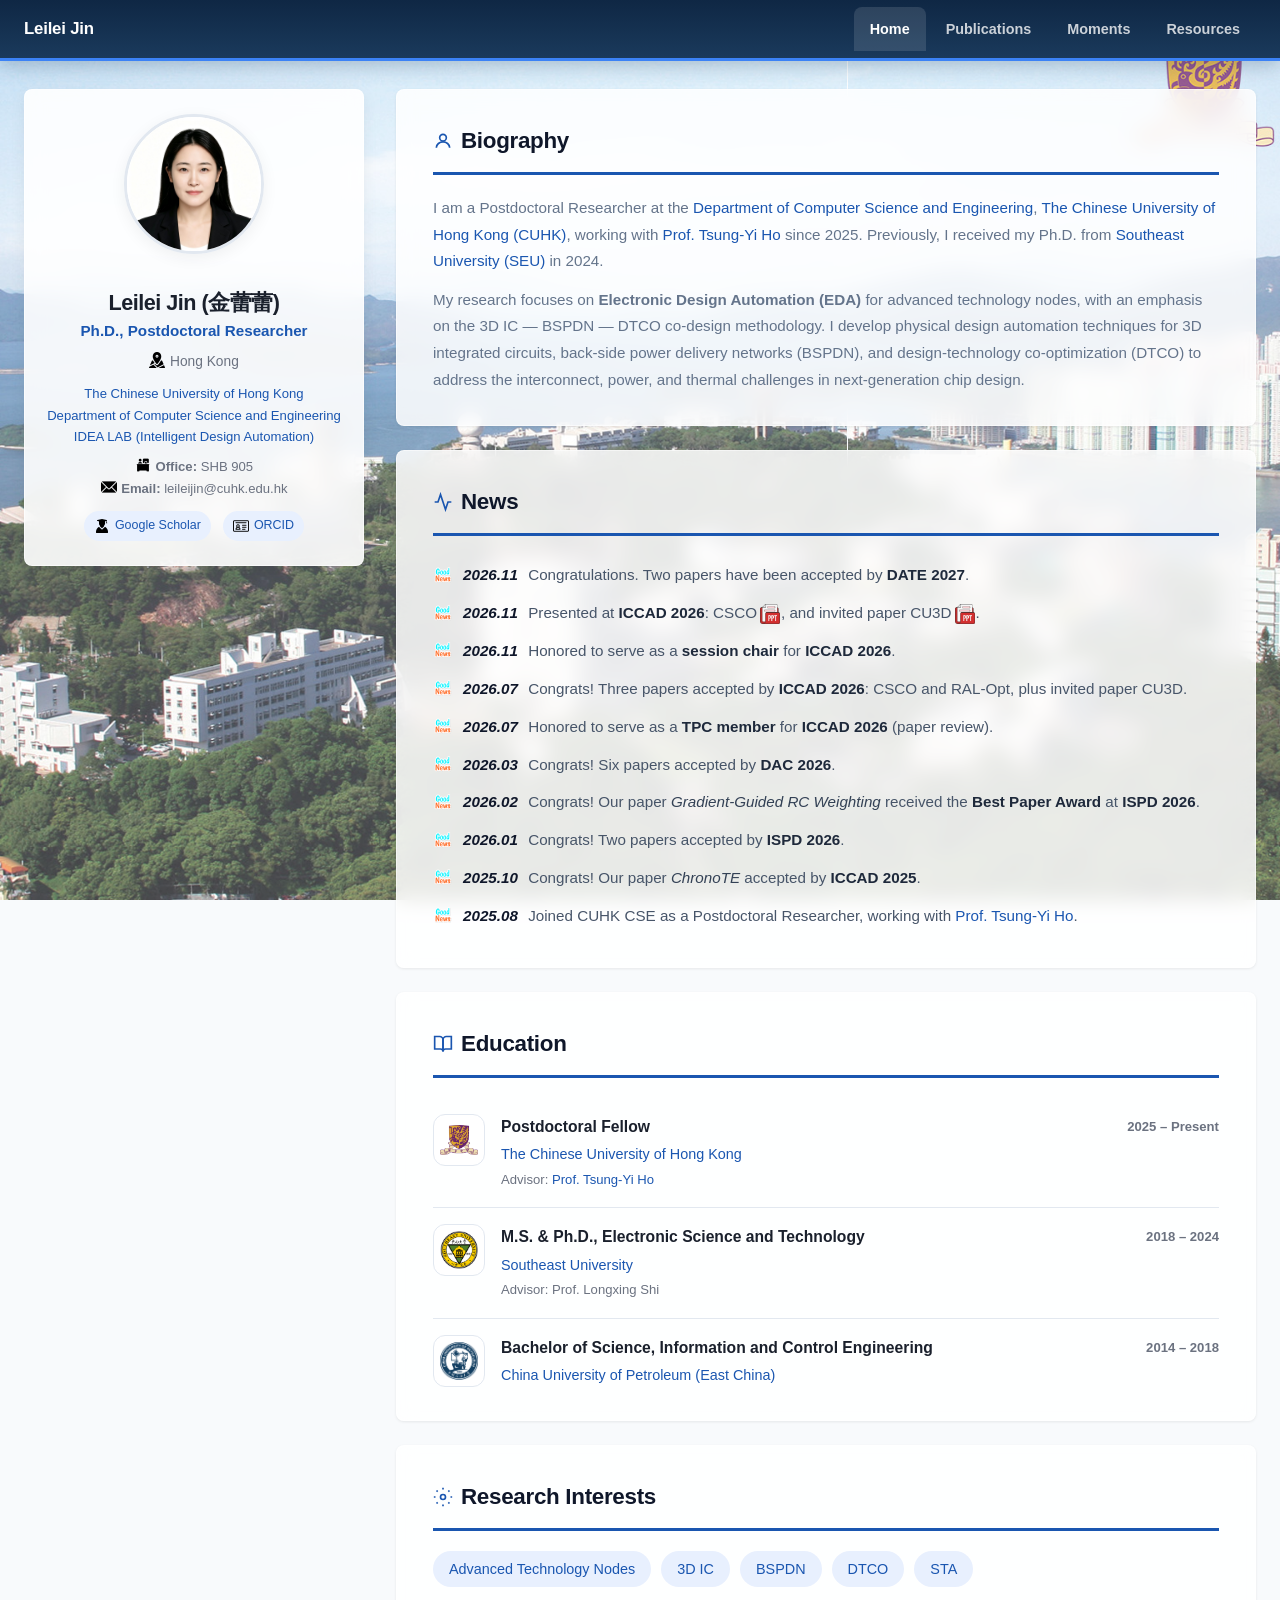
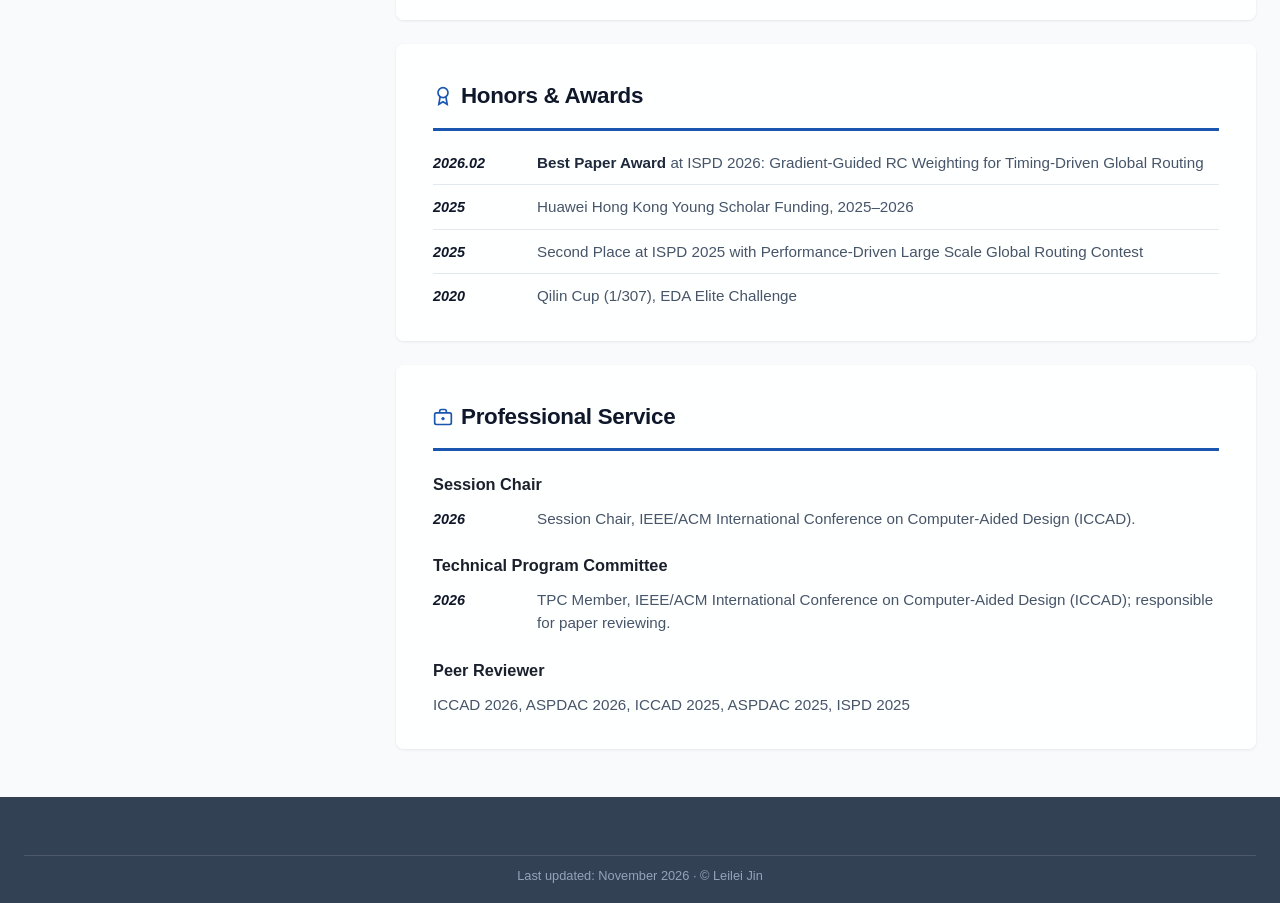
==== commit da431502: "Use the published ISPD 2026 title and drop the TP-GR name." ====
--- a/index.html
+++ b/index.html
@@ -84,7 +84,7 @@
       <li><time>2026.07</time> Congrats! Three papers accepted by <strong>ICCAD 2026</strong>: CSCO and RAL-Opt, plus invited paper CU3D.</li>
       <li><time>2026.07</time> Honored to serve as a <strong>TPC member</strong> for <strong>ICCAD 2026</strong> (paper review).</li>
       <li><time>2026.03</time> Congrats! Six papers accepted by <strong>DAC 2026</strong>.</li>
-      <li><time>2026.02</time> Congrats! Our paper <em>TP-GR</em> received the <strong>Best Paper Award</strong> at <strong>ISPD 2026</strong>.</li>
+      <li><time>2026.02</time> Congrats! Our paper <em>Gradient-Guided RC Weighting</em> received the <strong>Best Paper Award</strong> at <strong>ISPD 2026</strong>.</li>
       <li><time>2026.01</time> Congrats! Two papers accepted by <strong>ISPD 2026</strong>.</li>
       <li><time>2025.10</time> Congrats! Our paper <em>ChronoTE</em> accepted by <strong>ICCAD 2025</strong>.</li>
       <li><time>2025.08</time> Joined CUHK CSE as a Postdoctoral Researcher, working with <a href="https://www.cse.cuhk.edu.hk/people/faculty/tsung-yi-ho/" target="_blank" rel="noopener">Prof. Tsung-Yi Ho</a>.</li>
@@ -157,7 +157,7 @@
     <ul class="timeline-list">
       <li>
         <time>2026.02</time>
-        <span class="timeline-body"><strong>Best Paper Award</strong> at ISPD 2026: TP-GR — An Efficient Global Router for Timing and Power Co-optimization</span>
+        <span class="timeline-body"><strong>Best Paper Award</strong> at ISPD 2026: Gradient-Guided RC Weighting for Timing-Driven Global Routing</span>
       </li>
       <li>
         <time>2025</time>
@@ -217,7 +217,27 @@
       Publications
     </h2>
 
+    <div class="pub-year">2027</div>
+
+    <div class="pub-item">
+      <span class="pub-badge badge-c">C24</span>
+      <span class="pub-badge badge-c">ASPDAC'27</span>
+      <span class="pub-authors">Shuo Ren, Zijin Cheng, Yaohui Han, Libo Shen, <b>Leilei Jin</b>, Wanting Tian, Rongliang Fu, Chao Wang, Bei Yu, Tsung-Yi Ho,</span>
+      <span class="pub-title">AgenticPD: A Stage-Aware Agentic Framework for Closed-Loop Physical Design Optimization,</span>
+      <a href="papers/AgenticPD.pdf" class="pub-pdf" target="_blank" rel="noopener" title="PDF"><img src="img/icon-pdf.png" alt="PDF" width="16" height="16" /></a>
+      <div class="pub-venue">Asia and South Pacific Design Automation Conference (ASPDAC), Tokyo, Jan. 25–28, 2027</div>
+    </div>
+
     <div class="pub-year">2026</div>
+
+    <div class="pub-item">
+      <span class="pub-badge badge-c">C23</span>
+      <span class="pub-badge badge-c">arXiv'26</span>
+      <span class="pub-authors">Zewei Zhou, Jiajun Zou, Jiajia Zhang, Ao Yang, Ruichao He, Haozheng Zhou, Ao Liu, Jiawei Liu, <b>Leilei Jin</b>, Shan Shen<sup>*</sup>, Daying Sun<sup>*</sup>,</span>
+      <span class="pub-title">R2G: A Multi-View Circuit Graph Benchmark Suite from RTL to GDSII,</span>
+      <a href="papers/R2G.pdf" class="pub-pdf" target="_blank" rel="noopener" title="PDF"><img src="img/icon-pdf.png" alt="PDF" width="16" height="16" /></a>
+      <div class="pub-venue">arXiv:2604.08810, 2026</div>
+    </div>
 
     <div class="pub-item">
       <span class="pub-badge badge-c">C22</span>
@@ -281,6 +301,7 @@
       <span class="pub-badge badge-c">DAC'26</span>
       <span class="pub-authors">Siyuan Liang, Shanyi Li, <b>Leilei Jin</b>, Yuan Pu, Yushen Zhang, Zhen Zhuang, Kai-Yuan Chao, Ulf Schlichtmann, Tsung-Yi Ho,</span>
       <span class="pub-title">BLADE: Bi-Level Bayesian Optimization for Metal-Density-Constrained Multi-Layer Package Power/Ground Plane Synthesis,</span>
+      <a href="papers/BLADE.pdf" class="pub-pdf" target="_blank" rel="noopener" title="PDF"><img src="img/icon-pdf.png" alt="PDF" width="16" height="16" /></a>
       <div class="pub-venue">ACM/IEEE Design Automation Conference (DAC), Long Beach, Jul. 26–29, 2026</div>
     </div>
 
@@ -289,6 +310,7 @@
       <span class="pub-badge badge-c">DAC'26</span>
       <span class="pub-authors">Jiajie Xu, <b>Leilei Jin</b>, Ziyue Han, Yanlong Mao, Liangji Wu, Chenpu Shi, Yunfan Zuo, Lizheng Ren, Hao Yan, Xingquan Li, Longxing Shi,</span>
       <span class="pub-title">DiffDEG: Diffusion-Enhanced Design Evolution Graph Representation Learning for Post-Layout Optimization,</span>
+      <a href="papers/DiffDEG.pdf" class="pub-pdf" target="_blank" rel="noopener" title="PDF"><img src="img/icon-pdf.png" alt="PDF" width="16" height="16" /></a>
       <div class="pub-venue">ACM/IEEE Design Automation Conference (DAC), Long Beach, Jul. 26–29, 2026</div>
     </div>
 
@@ -304,10 +326,11 @@
     <div class="pub-item">
       <span class="pub-badge badge-c">C13</span>
       <span class="pub-badge badge-c">ISPD'26</span>
-      <span class="pub-authors">Liang Xiao, Qinkai Duan, <b>Leilei Jin</b>, Jinwei Liu, Tsung-Yi Ho, Evangeline F.Y. Young, Martin Wong,</span>
-      <span class="pub-title">TP-GR: An Efficient Global Router for Timing and Power Co-optimization,</span>
+      <span class="pub-authors">Liang Xiao, Qinkai Duan, <b>Leilei Jin</b>, Jinwei Liu, Tsung-Yi Ho, Evangeline F.Y. Young, Martin D.F. Wong,</span>
+      <span class="pub-title">Gradient-Guided RC Weighting for Timing-Driven Global Routing,</span>
+      <a href="papers/Gradient-Guided-GR.pdf" class="pub-pdf" target="_blank" rel="noopener" title="PDF"><img src="img/icon-pdf.png" alt="PDF" width="16" height="16" /></a>
       <span class="badge-best">Best Paper</span>
-      <div class="pub-venue">ACM International Symposium on Physical Design (ISPD), pp. 1-6, 2026</div>
+      <div class="pub-venue">ACM International Symposium on Physical Design (ISPD), pp. 55-63, 2026</div>
     </div>
 
     <div class="pub-item">
@@ -324,6 +347,7 @@
        <span class="pub-badge badge-c">ASPDAC'26</span>
       <span class="pub-authors">Shuo Ren, Zhen Zhuang, Flynn, <b>Leilei Jin</b>, Libo Shen, Bei Yu, Tsung-Yi Ho,</span>
       <span class="pub-title">Partitioning-free 3D-IC Floorplanning,</span>
+      <a href="papers/Partitioning-free-3DIC.pdf" class="pub-pdf" target="_blank" rel="noopener" title="PDF"><img src="img/icon-pdf.png" alt="PDF" width="16" height="16" /></a>
       <div class="pub-venue">Asia and South Pacific Design Automation Conference (ASPDAC), pp. 1-6, 2026</div>
     </div>
 
@@ -334,6 +358,7 @@
        <span class="pub-badge badge-c">ICCAD'25</span>
       <span class="pub-authors"><b>Leilei Jin</b>, Rongliang Fu, Zhen Zhuang, Liang Xiao, Fangzhou Liu, Bei Yu, Tsung-Yi Ho,</span>
       <span class="pub-title">ChronoTE: Crosstalk-Aware Timing Estimation for Routing Optimization via Edge-Enhanced GNNs,</span>
+      <a href="papers/ChronoTE.pdf" class="pub-pdf" target="_blank" rel="noopener" title="PDF"><img src="img/icon-pdf.png" alt="PDF" width="16" height="16" /></a>
       <div class="pub-venue">IEEE/ACM International Conference on Computer-Aided Design (ICCAD), pp. 1-9, 2025</div>
     </div>
 
@@ -352,6 +377,7 @@
       <span class="pub-badge badge-c">DAC'24</span>
       <span class="pub-authors">Junzhuo Zhou, Li Huang, Haoxuan Xia, Yihui Cai, <b>Leilei Jin</b>, Xiao Shi, Wei Xing, Ting-Jung Lin, Lei He,</span>
       <span class="pub-title">LVF2: A Statistical Timing Model Based on Gaussian Mixture for Yield Estimation and Speed Binning,</span>
+      <a href="papers/LVF2.pdf" class="pub-pdf" target="_blank" rel="noopener" title="PDF"><img src="img/icon-pdf.png" alt="PDF" width="16" height="16" /></a>
       <div class="pub-venue">ACM/IEEE Design Automation Conference (DAC), pp. 1-6, 2024</div>
     </div>
 
@@ -360,6 +386,7 @@
       <span class="pub-badge badge-c">DATE'24</span>
       <span class="pub-authors">Jiajie Xu, <b>Leilei Jin</b>, Wenjie Fu, Longxing Shi,</span>
       <span class="pub-title">A Deep-Learning-Based Statistical Timing Prediction Method for Sub-16nm Technologies,</span>
+      <a href="papers/Deep-learning-SSTA.pdf" class="pub-pdf" target="_blank" rel="noopener" title="PDF"><img src="img/icon-pdf.png" alt="PDF" width="16" height="16" /></a>
       <div class="pub-venue">Design, Automation & Test in Europe Conference (DATE), pp. 1-6, 2024</div>
     </div>
 
@@ -370,6 +397,7 @@
       <span class="pub-badge badge-c">ISEDA'23</span>
       <span class="pub-authors">Jiajie Xu, <b>Leilei Jin</b>, Hao Yan,</span>
       <span class="pub-title">An Accurate Statistical Cell Delay Model Considering Multiple-Input Switching Effect,</span>
+      <a href="papers/MIS.pdf" class="pub-pdf" target="_blank" rel="noopener" title="PDF"><img src="img/icon-pdf.png" alt="PDF" width="16" height="16" /></a>
       <div class="pub-venue">International Symposium of Electronics Design Automation (ISEDA), pp. 375-378, 2023</div>
     </div>
 
@@ -378,6 +406,7 @@
       <span class="pub-badge badge-c">DATE'23</span>
       <span class="pub-authors"><b>Leilei Jin</b>, Jiajie Xu, Wenjie Fu, Hao Yan, Xiao Shi, Ming Ling, Longxing Shi,</span>
       <span class="pub-title">A Novel Delay Calibration Method Considering Interaction Between Cells and Wires,</span>
+      <a href="papers/Delay-Calibration.pdf" class="pub-pdf" target="_blank" rel="noopener" title="PDF"><img src="img/icon-pdf.png" alt="PDF" width="16" height="16" /></a>
       <div class="pub-venue">Design, Automation & Test in Europe Conference (DATE), pp. 1-6, 2023</div>
     </div>
 
@@ -388,6 +417,7 @@
        <span class="pub-badge badge-c">TCASII'22</span>
       <span class="pub-authors"><b>Leilei Jin</b>, Wenjie Fu, Hao Yan, Longxing Shi,</span>
       <span class="pub-title">A Statistical Cell Delay Model for Estimating the 3σ Delay by Matching Kurtosis,</span>
+      <a href="papers/Kurtosis.pdf" class="pub-pdf" target="_blank" rel="noopener" title="PDF"><img src="img/icon-pdf.png" alt="PDF" width="16" height="16" /></a>
       <div class="pub-venue">IEEE Transactions on Circuits and Systems II: Express Briefs, pp. 2932-2936, 2022</div>
     </div>
 
@@ -396,6 +426,7 @@
        <span class="pub-badge badge-c">ICSICT'22</span>
       <span class="pub-authors"><b>Leilei Jin</b>, Jiajie Xu, Wenjie Fu, Xiao Shi,</span>
       <span class="pub-title">A Quantile-Based SUM/MAX Operating Method for Statistical Timing Analysis,</span>
+      <a href="papers/Quantile-SUM-MAX.pdf" class="pub-pdf" target="_blank" rel="noopener" title="PDF"><img src="img/icon-pdf.png" alt="PDF" width="16" height="16" /></a>
       <div class="pub-venue">IEEE International Conference on Solid-State & Integrated Circuit Technology (ICSICT), pp. 1-4, 2022</div>
     </div>
 
@@ -406,6 +437,7 @@
       <span class="pub-badge badge-c">TVLSI'21</span>
       <span class="pub-authors"><b>Leilei Jin</b>, Wenjie Fu, Ming Ling, Longxing Shi,</span>
       <span class="pub-title">A Fast Cross-Layer Dynamic Power Estimation Method by Tracking Cycle-Accurate Activity Factors with Spark Streaming,</span>
+      <a href="papers/Spark-Power.pdf" class="pub-pdf" target="_blank" rel="noopener" title="PDF"><img src="img/icon-pdf.png" alt="PDF" width="16" height="16" /></a>
       <div class="pub-venue">IEEE Transactions on Very Large Scale Integration (VLSI) Systems, pp. 353-364, 2021</div>
     </div>
 
@@ -416,6 +448,7 @@
       <span class="pub-badge badge-c">Access'20</span>
       <span class="pub-authors">Wenjie Fu, <b>Leilei Jin</b>, Ming Ling, Yu Zheng, Longxing Shi,</span>
       <span class="pub-title">VASTA: A Wide Voltage Statistical Timing Analysis Tool Based on Variation-Aware Cell Delay Models,</span>
+      <a href="papers/VASTA.pdf" class="pub-pdf" target="_blank" rel="noopener" title="PDF"><img src="img/icon-pdf.png" alt="PDF" width="16" height="16" /></a>
       <div class="pub-venue">IEEE Access, vol. 8, pp. 197194-197202, 2020</div>
     </div>
 
@@ -424,6 +457,7 @@
       <span class="pub-badge badge-c">DAC'20</span>
       <span class="pub-authors">Wenjie Fu, <b>Leilei Jin</b>, Ming Ling, Yu Zheng, Longxing Shi,</span>
       <span class="pub-title">A Cross-Layer Power and Timing Evaluation Method for Wide Voltage Scaling,</span>
+      <a href="papers/Wide-Voltage-Scaling.pdf" class="pub-pdf" target="_blank" rel="noopener" title="PDF"><img src="img/icon-pdf.png" alt="PDF" width="16" height="16" /></a>
       <div class="pub-venue">ACM/IEEE Design Automation Conference (DAC), pp. 1-6, 2020</div>
     </div>
 
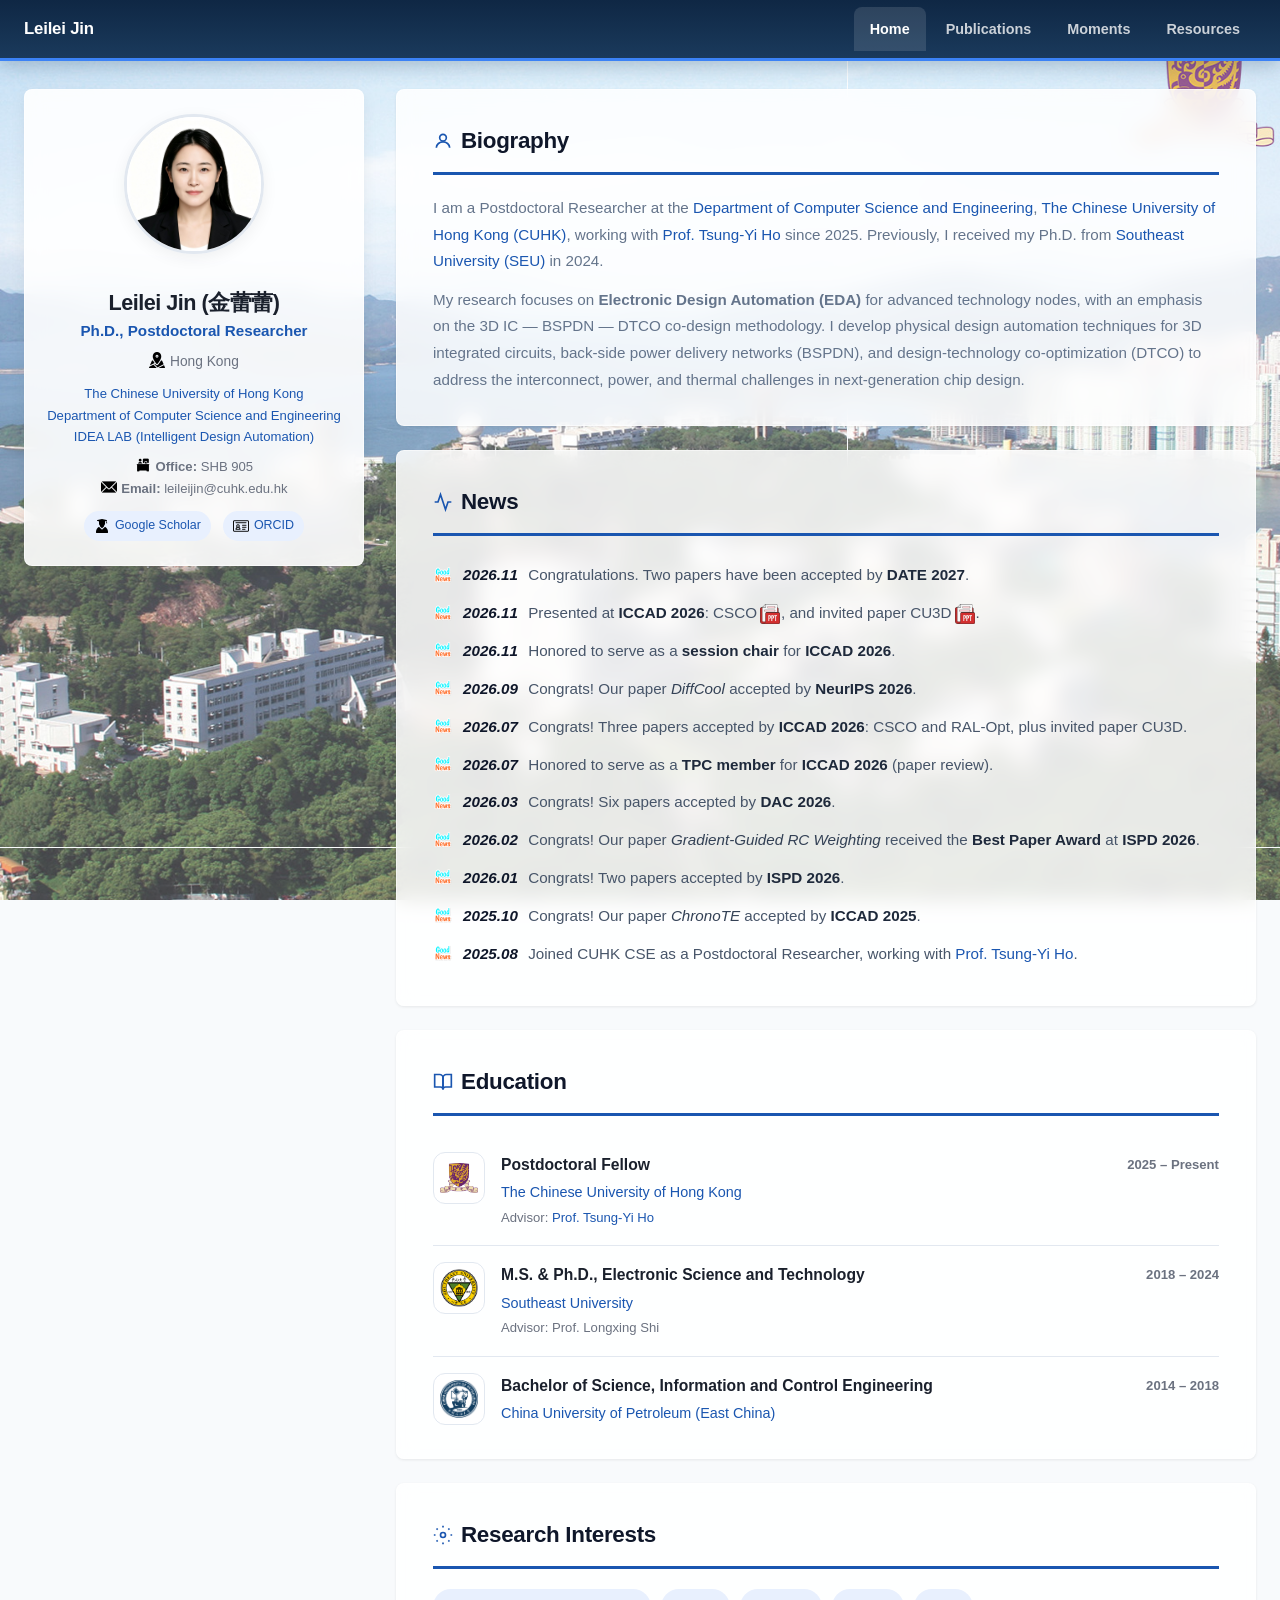
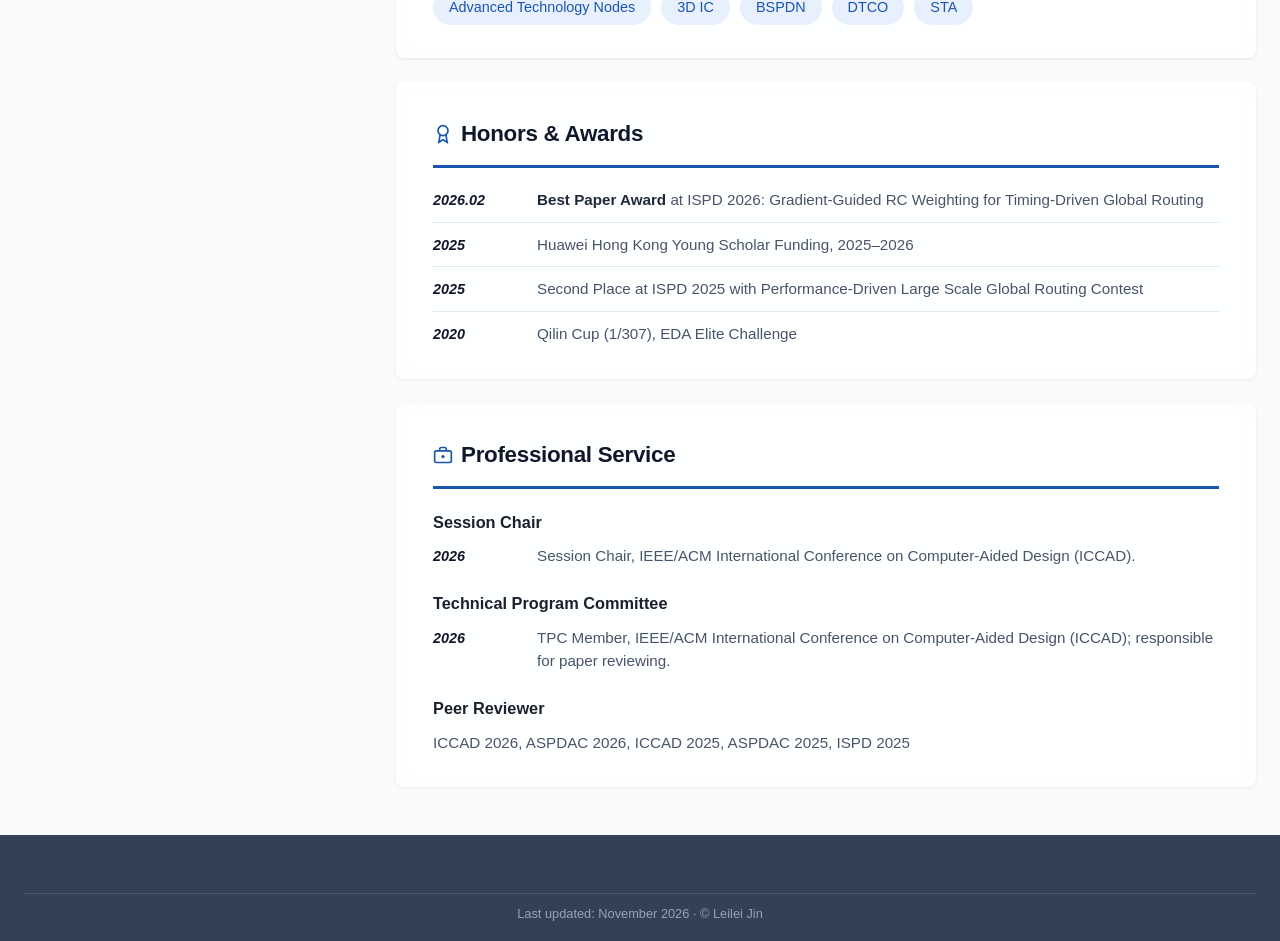
==== commit 85aa0662: "Correct R2G to CVPR 2026 and add DiffCool NeurIPS 2026." ====
--- a/index.html
+++ b/index.html
@@ -81,6 +81,7 @@
       <li><time>2026.11</time> Congratulations. Two papers have been accepted by <strong>DATE 2027</strong>.</li>
       <li><time>2026.11</time> Presented at <strong>ICCAD 2026</strong>: CSCO<a href="papers/CSCO-slides.pdf" class="pub-pdf" target="_blank" rel="noopener" title="Slides"><img src="img/icon-ppt.png" alt="PPT" width="20" height="20" /></a>, and invited paper CU3D<a href="papers/CU3D-slides.pdf" class="pub-pdf" target="_blank" rel="noopener" title="Slides"><img src="img/icon-ppt.png" alt="PPT" width="20" height="20" /></a>.</li>
       <li><time>2026.11</time> Honored to serve as a <strong>session chair</strong> for <strong>ICCAD 2026</strong>.</li>
+      <li><time>2026.09</time> Congrats! Our paper <em>DiffCool</em> accepted by <strong>NeurIPS 2026</strong>.</li>
       <li><time>2026.07</time> Congrats! Three papers accepted by <strong>ICCAD 2026</strong>: CSCO and RAL-Opt, plus invited paper CU3D.</li>
       <li><time>2026.07</time> Honored to serve as a <strong>TPC member</strong> for <strong>ICCAD 2026</strong> (paper review).</li>
       <li><time>2026.03</time> Congrats! Six papers accepted by <strong>DAC 2026</strong>.</li>
@@ -220,7 +221,7 @@
     <div class="pub-year">2027</div>
 
     <div class="pub-item">
-      <span class="pub-badge badge-c">C24</span>
+      <span class="pub-badge badge-c">C25</span>
       <span class="pub-badge badge-c">ASPDAC'27</span>
       <span class="pub-authors">Shuo Ren, Zijin Cheng, Yaohui Han, Libo Shen, <b>Leilei Jin</b>, Wanting Tian, Rongliang Fu, Chao Wang, Bei Yu, Tsung-Yi Ho,</span>
       <span class="pub-title">AgenticPD: A Stage-Aware Agentic Framework for Closed-Loop Physical Design Optimization,</span>
@@ -231,12 +232,20 @@
     <div class="pub-year">2026</div>
 
     <div class="pub-item">
+      <span class="pub-badge badge-c">C24</span>
+      <span class="pub-badge badge-c">NeurIPS'26</span>
+      <span class="pub-authors">Siyuan Liang, Zixiao Wang, Chenghan Wang, Shanyi Li, Yushen Zhang, <b>Leilei Jin</b>, Zhen Zhuang, Ulf Schlichtmann, Bei Yu, Tsung-Yi Ho,</span>
+      <span class="pub-title">DiffCool: Label-Free Synthesis of Chip-Tailored Heat Sinks via Thermal-Aware Diffusion,</span>
+      <div class="pub-venue">Annual Conference on Neural Information Processing Systems (NeurIPS), 2026</div>
+    </div>
+
+    <div class="pub-item">
       <span class="pub-badge badge-c">C23</span>
-      <span class="pub-badge badge-c">arXiv'26</span>
+      <span class="pub-badge badge-c">CVPR'26</span>
       <span class="pub-authors">Zewei Zhou, Jiajun Zou, Jiajia Zhang, Ao Yang, Ruichao He, Haozheng Zhou, Ao Liu, Jiawei Liu, <b>Leilei Jin</b>, Shan Shen<sup>*</sup>, Daying Sun<sup>*</sup>,</span>
       <span class="pub-title">R2G: A Multi-View Circuit Graph Benchmark Suite from RTL to GDSII,</span>
       <a href="papers/R2G.pdf" class="pub-pdf" target="_blank" rel="noopener" title="PDF"><img src="img/icon-pdf.png" alt="PDF" width="16" height="16" /></a>
-      <div class="pub-venue">arXiv:2604.08810, 2026</div>
+      <div class="pub-venue">IEEE/CVF Conference on Computer Vision and Pattern Recognition (CVPR), pp. 18827-18836, 2026</div>
     </div>
 
     <div class="pub-item">
